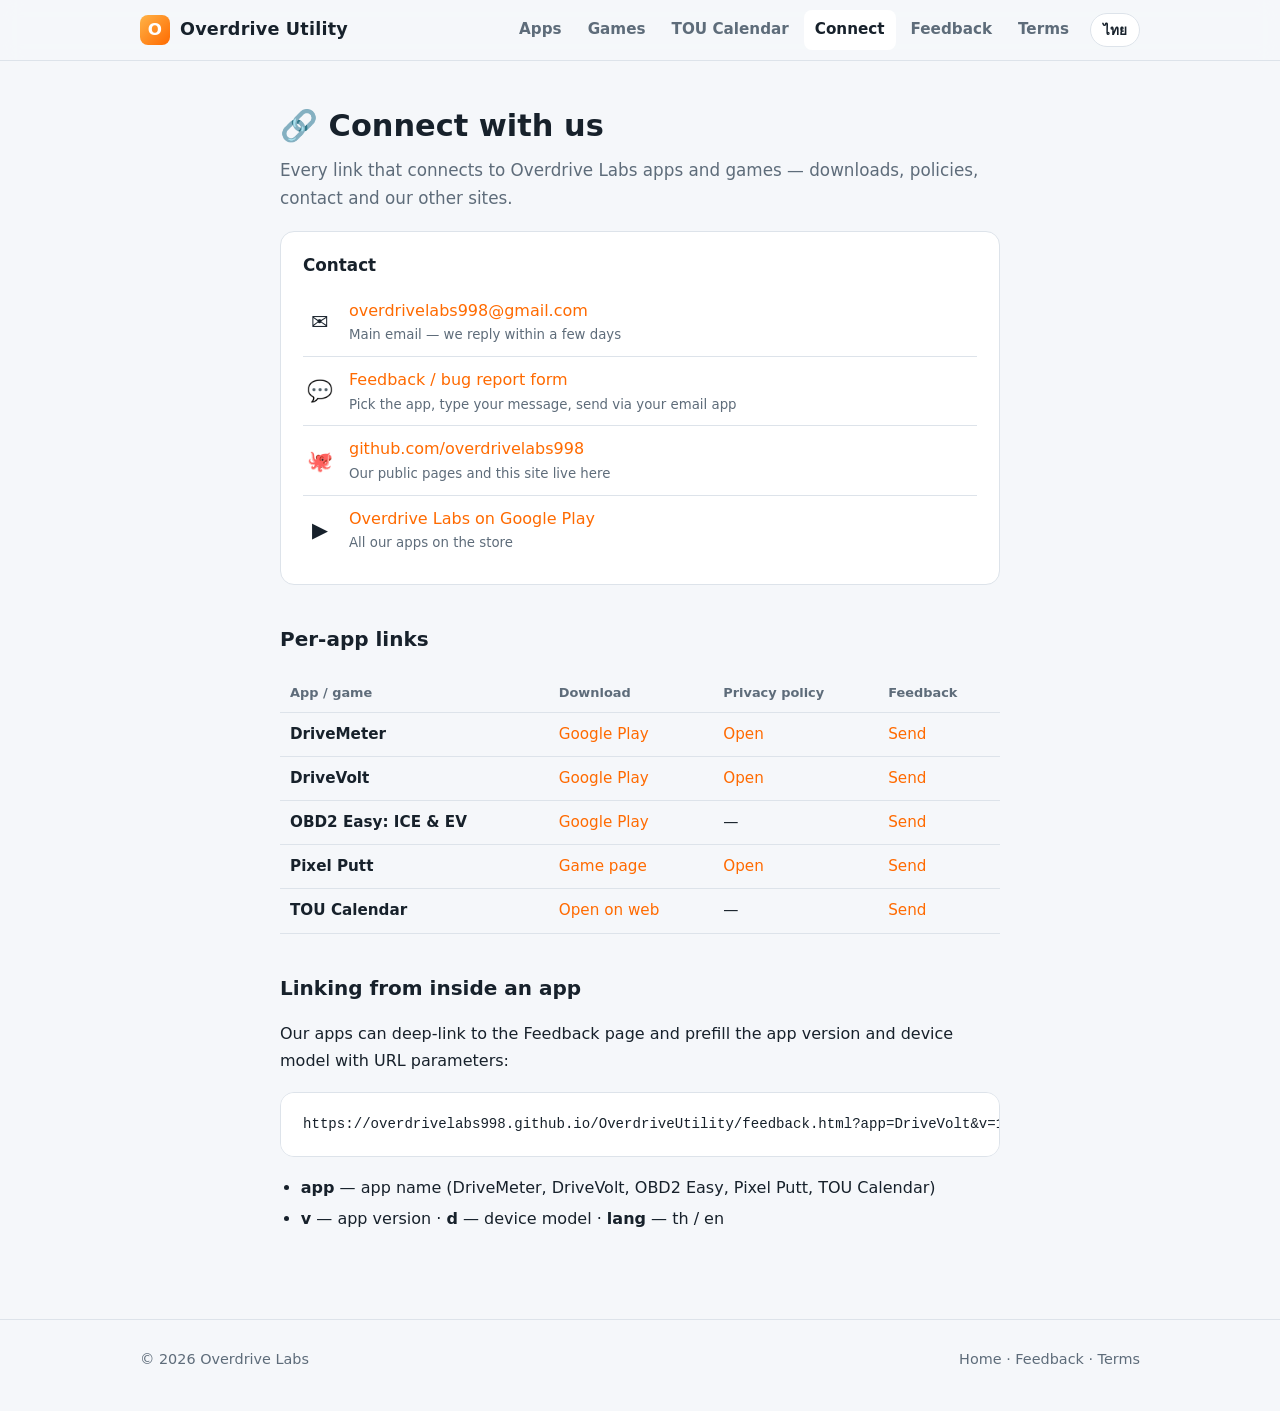
==== connect.html @ e05e2c67 "Build Overdrive Utility site: hub, TOU calendar with reminders, connect, feedback, terms - index.htm" ====
<!DOCTYPE html>
<html lang="th">
<head>
<meta charset="utf-8">
<meta name="viewport" content="width=device-width, initial-scale=1">
<title data-th="เชื่อมต่อ – Overdrive Utility" data-en="Connect – Overdrive Utility">เชื่อมต่อ – Overdrive Utility</title>
<meta name="description" content="ลิงก์ดาวน์โหลด นโยบายความเป็นส่วนตัว และช่องทางติดต่อของทุกแอปและเกมจาก Overdrive Labs">
<link rel="stylesheet" href="assets/style.css">
<link rel="icon" href="data:image/svg+xml,%3Csvg xmlns='http://www.w3.org/2000/svg' viewBox='0 0 64 64'%3E%3Crect width='64' height='64' rx='14' fill='%23ff6a00'/%3E%3Ctext x='32' y='44' font-size='34' font-family='sans-serif' font-weight='900' text-anchor='middle' fill='white'%3EO%3C/text%3E%3C/svg%3E">
</head>
<body>

<header>
  <div class="wrap nav">
    <a class="brand" href="index.html"><span class="logo">O</span> Overdrive Utility</a>
    <button class="menu-btn" id="menuBtn" aria-label="Menu">☰</button>
    <nav class="nav-links" id="navLinks">
      <a href="index.html#apps" data-th="แอป" data-en="Apps">แอป</a>
      <a href="index.html#games" data-th="เกม" data-en="Games">เกม</a>
      <a href="tou.html" data-th="ปฏิทิน TOU" data-en="TOU Calendar">ปฏิทิน TOU</a>
      <a href="connect.html" data-th="เชื่อมต่อ" data-en="Connect">เชื่อมต่อ</a>
      <a href="feedback.html" data-th="รายงาน / Feedback" data-en="Feedback">รายงาน / Feedback</a>
      <a href="terms.html" data-th="ข้อตกลงการใช้งาน" data-en="Terms">ข้อตกลงการใช้งาน</a>
      <button class="lang-toggle" id="langToggle">EN</button>
    </nav>
  </div>
</header>

<main class="page">
  <h1>🔗 <span data-th="เชื่อมต่อกับเรา" data-en="Connect with us">เชื่อมต่อกับเรา</span></h1>
  <p class="lead" data-th="ทุกช่องทางที่เชื่อมกับแอปและเกมของ Overdrive Labs — ดาวน์โหลด นโยบาย ติดต่อ และเว็บอื่น ๆ ของเรา"
     data-en="Every link that connects to Overdrive Labs apps and games — downloads, policies, contact and our other sites.">ทุกช่องทางที่เชื่อมกับแอปและเกมของ Overdrive Labs</p>

  <div class="box">
    <h3 data-th="ติดต่อเรา" data-en="Contact">ติดต่อเรา</h3>
    <ul class="contact-list">
      <li><span class="ic">✉️</span><div><a href="mailto:overdrivelabs998@gmail.com">overdrivelabs998@gmail.com</a><small data-th="อีเมลหลัก ตอบกลับภายในไม่กี่วัน" data-en="Main email — we reply within a few days">อีเมลหลัก ตอบกลับภายในไม่กี่วัน</small></div></li>
      <li><span class="ic">💬</span><div><a href="feedback.html" data-th="แบบฟอร์ม Feedback / แจ้งปัญหา" data-en="Feedback / bug report form">แบบฟอร์ม Feedback / แจ้งปัญหา</a><small data-th="เลือกแอป กรอกข้อความ แล้วส่งผ่านแอปอีเมลของคุณ" data-en="Pick the app, type your message, send via your email app">เลือกแอป กรอกข้อความ แล้วส่งผ่านแอปอีเมลของคุณ</small></div></li>
      <li><span class="ic">🐙</span><div><a href="https://github.com/overdrivelabs998" target="_blank" rel="noopener">github.com/overdrivelabs998</a><small data-th="เว็บและหน้าสาธารณะของเราอยู่ที่นี่" data-en="Our public pages and this site live here">เว็บและหน้าสาธารณะของเราอยู่ที่นี่</small></div></li>
      <li><span class="ic">▶️</span><div><a href="https://play.google.com/store/apps/dev?id=overdrivelabs" target="_blank" rel="noopener" data-th="Overdrive Labs บน Google Play" data-en="Overdrive Labs on Google Play">Overdrive Labs บน Google Play</a><small data-th="แอปทั้งหมดของเราในสโตร์" data-en="All our apps on the store">แอปทั้งหมดของเราในสโตร์</small></div></li>
    </ul>
  </div>

  <h2 data-th="ลิงก์ของแต่ละแอป" data-en="Per-app links">ลิงก์ของแต่ละแอป</h2>
  <div class="table-wrap">
  <table>
    <thead><tr>
      <th data-th="แอป / เกม" data-en="App / game">แอป / เกม</th>
      <th data-th="ดาวน์โหลด" data-en="Download">ดาวน์โหลด</th>
      <th data-th="นโยบายความเป็นส่วนตัว" data-en="Privacy policy">นโยบายความเป็นส่วนตัว</th>
      <th>Feedback</th>
    </tr></thead>
    <tbody>
      <tr><td><b>DriveMeter</b></td>
          <td><a href="https://play.google.com/store/apps/details?id=com.overdrivelabs.drivemeter" target="_blank" rel="noopener">Google Play</a></td>
          <td><a href="https://overdrivelabs998.github.io/drivevolt-privacy/drivemeter/privacy-policy.html" target="_blank" rel="noopener" data-th="เปิด" data-en="Open">เปิด</a></td>
          <td><a href="feedback.html?app=DriveMeter" data-th="ส่ง" data-en="Send">ส่ง</a></td></tr>
      <tr><td><b>DriveVolt</b></td>
          <td><a href="https://play.google.com/store/apps/details?id=com.overdrivelabs.drivevolt" target="_blank" rel="noopener">Google Play</a></td>
          <td><a href="https://overdrivelabs998.github.io/drivevolt-privacy/" target="_blank" rel="noopener" data-th="เปิด" data-en="Open">เปิด</a></td>
          <td><a href="feedback.html?app=DriveVolt" data-th="ส่ง" data-en="Send">ส่ง</a></td></tr>
      <tr><td><b>OBD2 Easy: ICE &amp; EV</b></td>
          <td><a href="https://play.google.com/store/apps/details?id=com.mgobd.mg_obd" target="_blank" rel="noopener">Google Play</a></td>
          <td>—</td>
          <td><a href="feedback.html?app=OBD2%20Easy" data-th="ส่ง" data-en="Send">ส่ง</a></td></tr>
      <tr><td><b>Pixel Putt</b></td>
          <td><a href="https://canalgrid.github.io/pixelputt-privacy/" target="_blank" rel="noopener" data-th="หน้าเกม" data-en="Game page">หน้าเกม</a></td>
          <td><a href="https://canalgrid.github.io/pixelputt-privacy/privacy/" target="_blank" rel="noopener" data-th="เปิด" data-en="Open">เปิด</a></td>
          <td><a href="feedback.html?app=Pixel%20Putt" data-th="ส่ง" data-en="Send">ส่ง</a></td></tr>
      <tr><td><b data-th="ปฏิทิน TOU" data-en="TOU Calendar">ปฏิทิน TOU</b></td>
          <td><a href="tou.html" data-th="เปิดบนเว็บ" data-en="Open on web">เปิดบนเว็บ</a></td>
          <td>—</td>
          <td><a href="feedback.html?app=TOU%20Calendar" data-th="ส่ง" data-en="Send">ส่ง</a></td></tr>
    </tbody>
  </table>
  </div>

  <h2 data-th="เปิดหน้านี้จากในแอป" data-en="Linking from inside an app">เปิดหน้านี้จากในแอป</h2>
  <p data-th="แอปของเราสามารถลิงก์มาหน้า Feedback พร้อมส่งข้อมูลเวอร์ชันและรุ่นอุปกรณ์มาให้อัตโนมัติ ผ่านพารามิเตอร์ใน URL:"
     data-en="Our apps can deep-link to the Feedback page and prefill the app version and device model with URL parameters:">แอปของเราสามารถลิงก์มาหน้า Feedback พร้อมส่งข้อมูลเวอร์ชันและรุ่นอุปกรณ์มาให้อัตโนมัติ</p>
  <div class="box" style="font-family: ui-monospace, Consolas, monospace; font-size: .88em; overflow-x: auto; white-space: nowrap;">
    https://overdrivelabs998.github.io/OverdriveUtility/feedback.html?app=DriveVolt&amp;v=1.8.1(2010)&amp;d=Pixel%207&amp;lang=th
  </div>
  <ul>
    <li><b>app</b> — <span data-th="ชื่อแอป (DriveMeter, DriveVolt, OBD2 Easy, Pixel Putt, TOU Calendar)" data-en="app name (DriveMeter, DriveVolt, OBD2 Easy, Pixel Putt, TOU Calendar)">ชื่อแอป</span></li>
    <li><b>v</b> — <span data-th="เวอร์ชันแอป" data-en="app version">เวอร์ชันแอป</span> · <b>d</b> — <span data-th="รุ่นอุปกรณ์" data-en="device model">รุ่นอุปกรณ์</span> · <b>lang</b> — th / en</li>
  </ul>
</main>

<footer>
  <div class="wrap">
    <span>© 2026 Overdrive Labs</span>
    <span><a href="index.html" data-th="หน้าแรก" data-en="Home">หน้าแรก</a> · <a href="feedback.html">Feedback</a> · <a href="terms.html" data-th="ข้อตกลงการใช้งาน" data-en="Terms">ข้อตกลงการใช้งาน</a></span>
  </div>
</footer>

<script src="assets/site.js"></script>
</body>
</html>
---- assets/style.css ----
/* Overdrive Utility — shared styles. System fonts only, no external requests. */
:root {
  --bg: #f5f7fa; --bg2: #ffffff; --fg: #17212b; --muted: #5e6c7a; --line: #dde3ea;
  --accent: #ff6a00; --accent2: #ffb347; --volt: #0F9D62; --blue: #2f7cf6; --purple: #8a4dff;
  --radius: 14px; --shadow: 0 6px 24px rgba(20,30,40,.08);
}
@media (prefers-color-scheme: dark) {
  :root { --bg: #0c1420; --bg2: #16202c; --fg: #e3eaf2; --muted: #8a99a8; --line: #2a3644; --shadow: 0 6px 24px rgba(0,0,0,.35); }
}
* { box-sizing: border-box; }
html { scroll-behavior: smooth; }
body {
  margin: 0; background: var(--bg); color: var(--fg); line-height: 1.65;
  font-family: system-ui, -apple-system, "Segoe UI", Roboto, "Noto Sans Thai", "Helvetica Neue", sans-serif;
}
a { color: var(--accent); text-decoration: none; }
a:hover { text-decoration: underline; }
.wrap { max-width: 1040px; margin: 0 auto; padding: 0 20px; }

/* Header / nav */
header { position: sticky; top: 0; z-index: 10; background: color-mix(in srgb, var(--bg) 88%, transparent); backdrop-filter: blur(10px); border-bottom: 1px solid var(--line); }
.nav { display: flex; align-items: center; gap: 18px; height: 60px; position: relative; }
.brand { display: flex; align-items: center; gap: 10px; font-weight: 800; font-size: 1.1em; color: var(--fg); letter-spacing: .2px; }
.brand:hover { text-decoration: none; }
.logo { width: 30px; height: 30px; border-radius: 8px; background: linear-gradient(135deg, var(--accent2), var(--accent)); display: grid; place-items: center; color: #fff; font-weight: 900; font-size: .95em; }
.nav-links { display: flex; gap: 4px; margin-left: auto; align-items: center; }
.nav-links a { color: var(--muted); padding: 7px 11px; border-radius: 8px; font-weight: 600; font-size: .95em; }
.nav-links a:hover, .nav-links a.active { color: var(--fg); background: var(--bg2); text-decoration: none; }
.lang-toggle { border: 1px solid var(--line); background: var(--bg2); color: var(--fg); border-radius: 999px; padding: 5px 12px; font: inherit; font-size: .85em; font-weight: 700; cursor: pointer; margin-left: 6px; }
.menu-btn { display: none; margin-left: auto; background: none; border: 1px solid var(--line); border-radius: 8px; color: var(--fg); font-size: 1.2em; padding: 3px 10px; cursor: pointer; }
@media (max-width: 720px) {
  .menu-btn { display: block; }
  .nav-links { display: none; position: absolute; left: -20px; right: -20px; top: 60px; flex-direction: column; align-items: stretch; background: var(--bg2); border-bottom: 1px solid var(--line); padding: 10px 16px 14px; gap: 2px; }
  .nav-links.open { display: flex; }
  .lang-toggle { margin: 8px 0 0; align-self: flex-start; }
}

/* Hero */
.hero { padding: 64px 0 40px; }
.hero h1 { font-size: clamp(1.9em, 4.5vw, 3em); margin: 0 0 .3em; line-height: 1.15; letter-spacing: -.5px; }
.hero h1 span { background: linear-gradient(90deg, var(--accent2), var(--accent)); -webkit-background-clip: text; background-clip: text; color: transparent; }
.hero p { font-size: 1.12em; color: var(--muted); max-width: 640px; margin: 0 0 1.4em; }
.cta { display: inline-flex; gap: 10px; flex-wrap: wrap; }
.btn { display: inline-block; padding: 11px 20px; border-radius: 10px; font-weight: 700; border: 1px solid var(--line); background: var(--bg2); color: var(--fg); }
.btn:hover { text-decoration: none; border-color: var(--accent); }
.btn.primary { background: linear-gradient(90deg, var(--accent2), var(--accent)); color: #fff; border: none; }

/* Sections & cards */
section { padding: 34px 0; }
h2.sec { font-size: 1.5em; margin: 0 0 .25em; display: flex; align-items: center; gap: 10px; }
.sec-sub { color: var(--muted); margin: 0 0 1.4em; }
.grid { display: grid; gap: 18px; grid-template-columns: repeat(auto-fill, minmax(280px, 1fr)); }
.card { background: var(--bg2); border: 1px solid var(--line); border-radius: var(--radius); padding: 22px; box-shadow: var(--shadow); display: flex; flex-direction: column; gap: 10px; position: relative; overflow: hidden; }
.card::before { content: ""; position: absolute; inset: 0 0 auto 0; height: 4px; background: var(--c, var(--accent)); }
.card .icon { width: 52px; height: 52px; border-radius: 13px; display: grid; place-items: center; font-size: 1.6em; background: color-mix(in srgb, var(--c, var(--accent)) 16%, transparent); }
.card h3 { margin: 4px 0 0; font-size: 1.15em; }
.card p { margin: 0; color: var(--muted); font-size: .95em; flex: 1; }
.tags { display: flex; gap: 6px; flex-wrap: wrap; }
.tag { font-size: .75em; font-weight: 700; padding: 3px 9px; border-radius: 999px; background: color-mix(in srgb, var(--c, var(--accent)) 14%, transparent); color: var(--c, var(--accent)); }
.tag.soon { background: var(--line); color: var(--muted); }
.links { display: flex; gap: 8px; flex-wrap: wrap; margin-top: 6px; }
.links a { font-size: .88em; font-weight: 700; padding: 7px 12px; border-radius: 8px; border: 1px solid var(--line); color: var(--fg); }
.links a:hover { border-color: var(--c, var(--accent)); text-decoration: none; }
.links a.store { background: var(--c, var(--accent)); color: #fff; border-color: transparent; }
.card.soon { opacity: .75; border-style: dashed; }

/* Content pages */
.page { max-width: 760px; margin: 0 auto; padding: 40px 20px 70px; }
.page h1 { font-size: 1.9em; margin: 0 0 .2em; }
.page .lead { color: var(--muted); margin-top: 0; font-size: 1.05em; }
.page h2 { font-size: 1.25em; margin-top: 1.9em; }
.page ul { padding-left: 1.3em; }
.page li { margin: .3em 0; }
.box { background: var(--bg2); border: 1px solid var(--line); border-radius: var(--radius); padding: 20px 22px; margin: 18px 0; }
.box h3 { margin: 0 0 .5em; font-size: 1.05em; }
.contact-list { list-style: none; padding: 0 !important; margin: 0; }
.contact-list li { display: flex; gap: 12px; align-items: center; padding: 10px 0; border-bottom: 1px solid var(--line); margin: 0; }
.contact-list li:last-child { border-bottom: none; }
.contact-list .ic { font-size: 1.3em; width: 34px; text-align: center; flex-shrink: 0; }
.contact-list small { display: block; color: var(--muted); }

/* Forms */
label { display: block; font-weight: 600; margin: 1.1em 0 .3em; }
input, select, textarea { width: 100%; padding: 11px 13px; font: inherit; border: 1px solid var(--line); border-radius: 9px; background: var(--bg2); color: var(--fg); }
textarea { min-height: 150px; resize: vertical; }
button.send { margin-top: 1.4em; width: 100%; padding: 13px; font: inherit; font-weight: 700; color: #fff; background: linear-gradient(90deg, var(--accent2), var(--accent)); border: none; border-radius: 10px; cursor: pointer; }
.hint { font-size: .85em; color: var(--muted); margin-top: 1.4em; }
table { width: 100%; border-collapse: collapse; font-size: .95em; }
th, td { text-align: left; padding: 9px 10px; border-bottom: 1px solid var(--line); vertical-align: top; }
th { color: var(--muted); font-weight: 600; font-size: .85em; }
.table-wrap { overflow-x: auto; }

footer { border-top: 1px solid var(--line); padding: 28px 0 40px; color: var(--muted); font-size: .9em; }
footer .wrap { display: flex; flex-wrap: wrap; gap: 10px 22px; justify-content: space-between; }
footer a { color: var(--muted); }
[data-lang-hidden] { display: none !important; }
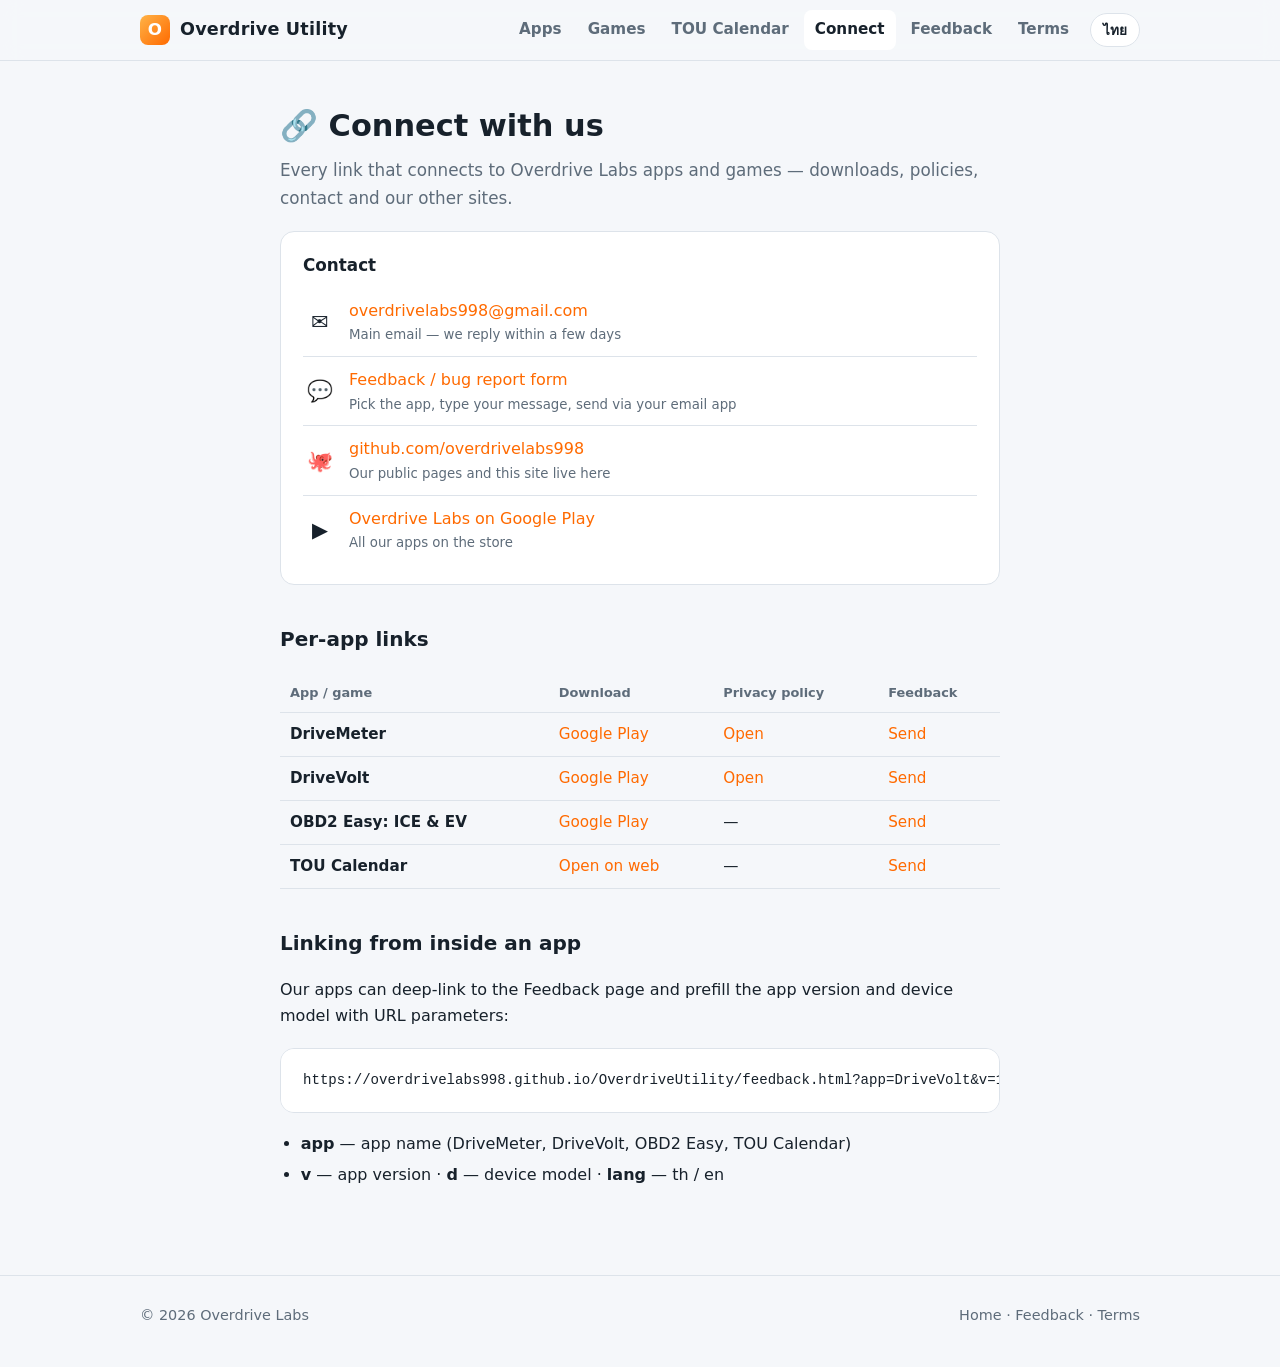
==== commit 2e6724f2: "Remove Pixel Putt from games, connect table and feedback options Co-Authored-By: Claude Fable 5.1 <n" ====
--- a/connect.html
+++ b/connect.html
@@ -63,10 +63,6 @@
           <td><a href="https://play.google.com/store/apps/details?id=com.mgobd.mg_obd" target="_blank" rel="noopener">Google Play</a></td>
           <td>—</td>
           <td><a href="feedback.html?app=OBD2%20Easy" data-th="ส่ง" data-en="Send">ส่ง</a></td></tr>
-      <tr><td><b>Pixel Putt</b></td>
-          <td><a href="https://canalgrid.github.io/pixelputt-privacy/" target="_blank" rel="noopener" data-th="หน้าเกม" data-en="Game page">หน้าเกม</a></td>
-          <td><a href="https://canalgrid.github.io/pixelputt-privacy/privacy/" target="_blank" rel="noopener" data-th="เปิด" data-en="Open">เปิด</a></td>
-          <td><a href="feedback.html?app=Pixel%20Putt" data-th="ส่ง" data-en="Send">ส่ง</a></td></tr>
       <tr><td><b data-th="ปฏิทิน TOU" data-en="TOU Calendar">ปฏิทิน TOU</b></td>
           <td><a href="tou.html" data-th="เปิดบนเว็บ" data-en="Open on web">เปิดบนเว็บ</a></td>
           <td>—</td>
@@ -82,7 +78,7 @@
     https://overdrivelabs998.github.io/OverdriveUtility/feedback.html?app=DriveVolt&amp;v=1.8.1(2010)&amp;d=Pixel%207&amp;lang=th
   </div>
   <ul>
-    <li><b>app</b> — <span data-th="ชื่อแอป (DriveMeter, DriveVolt, OBD2 Easy, Pixel Putt, TOU Calendar)" data-en="app name (DriveMeter, DriveVolt, OBD2 Easy, Pixel Putt, TOU Calendar)">ชื่อแอป</span></li>
+    <li><b>app</b> — <span data-th="ชื่อแอป (DriveMeter, DriveVolt, OBD2 Easy, TOU Calendar)" data-en="app name (DriveMeter, DriveVolt, OBD2 Easy, TOU Calendar)">ชื่อแอป</span></li>
     <li><b>v</b> — <span data-th="เวอร์ชันแอป" data-en="app version">เวอร์ชันแอป</span> · <b>d</b> — <span data-th="รุ่นอุปกรณ์" data-en="device model">รุ่นอุปกรณ์</span> · <b>lang</b> — th / en</li>
   </ul>
 </main>
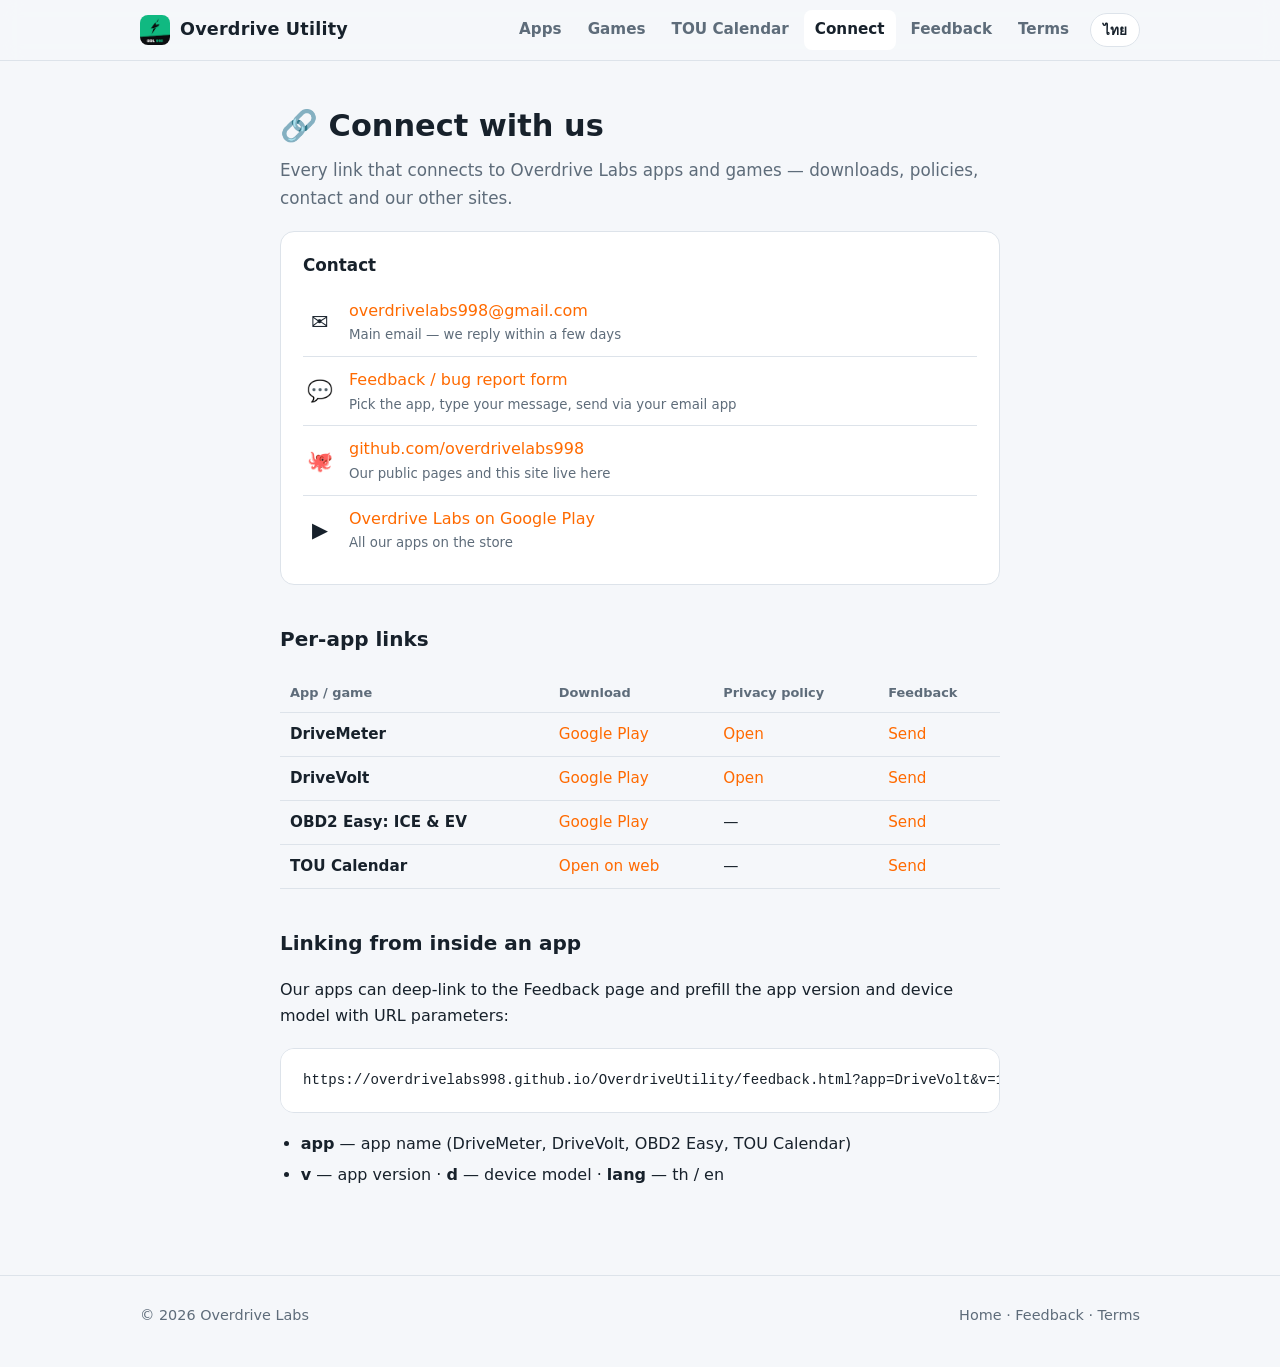
==== commit 54010ece: "Use Overdrive Labs Play developer logo for header, favicon and PWA icons Co-Authored-By: Claude Opus" ====
--- a/connect.html
+++ b/connect.html
@@ -6,13 +6,14 @@
 <title data-th="เชื่อมต่อ – Overdrive Utility" data-en="Connect – Overdrive Utility">เชื่อมต่อ – Overdrive Utility</title>
 <meta name="description" content="ลิงก์ดาวน์โหลด นโยบายความเป็นส่วนตัว และช่องทางติดต่อของทุกแอปและเกมจาก Overdrive Labs">
 <link rel="stylesheet" href="assets/style.css">
-<link rel="icon" href="data:image/svg+xml,%3Csvg xmlns='http://www.w3.org/2000/svg' viewBox='0 0 64 64'%3E%3Crect width='64' height='64' rx='14' fill='%23ff6a00'/%3E%3Ctext x='32' y='44' font-size='34' font-family='sans-serif' font-weight='900' text-anchor='middle' fill='white'%3EO%3C/text%3E%3C/svg%3E">
+<link rel="icon" type="image/png" href="assets/logo.png">
+<link rel="apple-touch-icon" href="assets/icon-192.png">
 </head>
 <body>
 
 <header>
   <div class="wrap nav">
-    <a class="brand" href="index.html"><span class="logo">O</span> Overdrive Utility</a>
+    <a class="brand" href="index.html"><img class="logo" src="assets/logo.png" alt="Overdrive Labs" width="30" height="30"> Overdrive Utility</a>
     <button class="menu-btn" id="menuBtn" aria-label="Menu">☰</button>
     <nav class="nav-links" id="navLinks">
       <a href="index.html#apps" data-th="แอป" data-en="Apps">แอป</a>
--- a/assets/style.css
+++ b/assets/style.css
@@ -22,7 +22,7 @@
 .nav { display: flex; align-items: center; gap: 18px; height: 60px; position: relative; }
 .brand { display: flex; align-items: center; gap: 10px; font-weight: 800; font-size: 1.1em; color: var(--fg); letter-spacing: .2px; }
 .brand:hover { text-decoration: none; }
-.logo { width: 30px; height: 30px; border-radius: 8px; background: linear-gradient(135deg, var(--accent2), var(--accent)); display: grid; place-items: center; color: #fff; font-weight: 900; font-size: .95em; }
+.logo { width: 30px; height: 30px; border-radius: 8px; display: block; object-fit: cover; }
 .nav-links { display: flex; gap: 4px; margin-left: auto; align-items: center; }
 .nav-links a { color: var(--muted); padding: 7px 11px; border-radius: 8px; font-weight: 600; font-size: .95em; }
 .nav-links a:hover, .nav-links a.active { color: var(--fg); background: var(--bg2); text-decoration: none; }
@@ -53,6 +53,7 @@
 .card { background: var(--bg2); border: 1px solid var(--line); border-radius: var(--radius); padding: 22px; box-shadow: var(--shadow); display: flex; flex-direction: column; gap: 10px; position: relative; overflow: hidden; }
 .card::before { content: ""; position: absolute; inset: 0 0 auto 0; height: 4px; background: var(--c, var(--accent)); }
 .card .icon { width: 52px; height: 52px; border-radius: 13px; display: grid; place-items: center; font-size: 1.6em; background: color-mix(in srgb, var(--c, var(--accent)) 16%, transparent); }
+.card .icon img { width: 100%; height: 100%; border-radius: inherit; object-fit: cover; display: block; }
 .card h3 { margin: 4px 0 0; font-size: 1.15em; }
 .card p { margin: 0; color: var(--muted); font-size: .95em; flex: 1; }
 .tags { display: flex; gap: 6px; flex-wrap: wrap; }
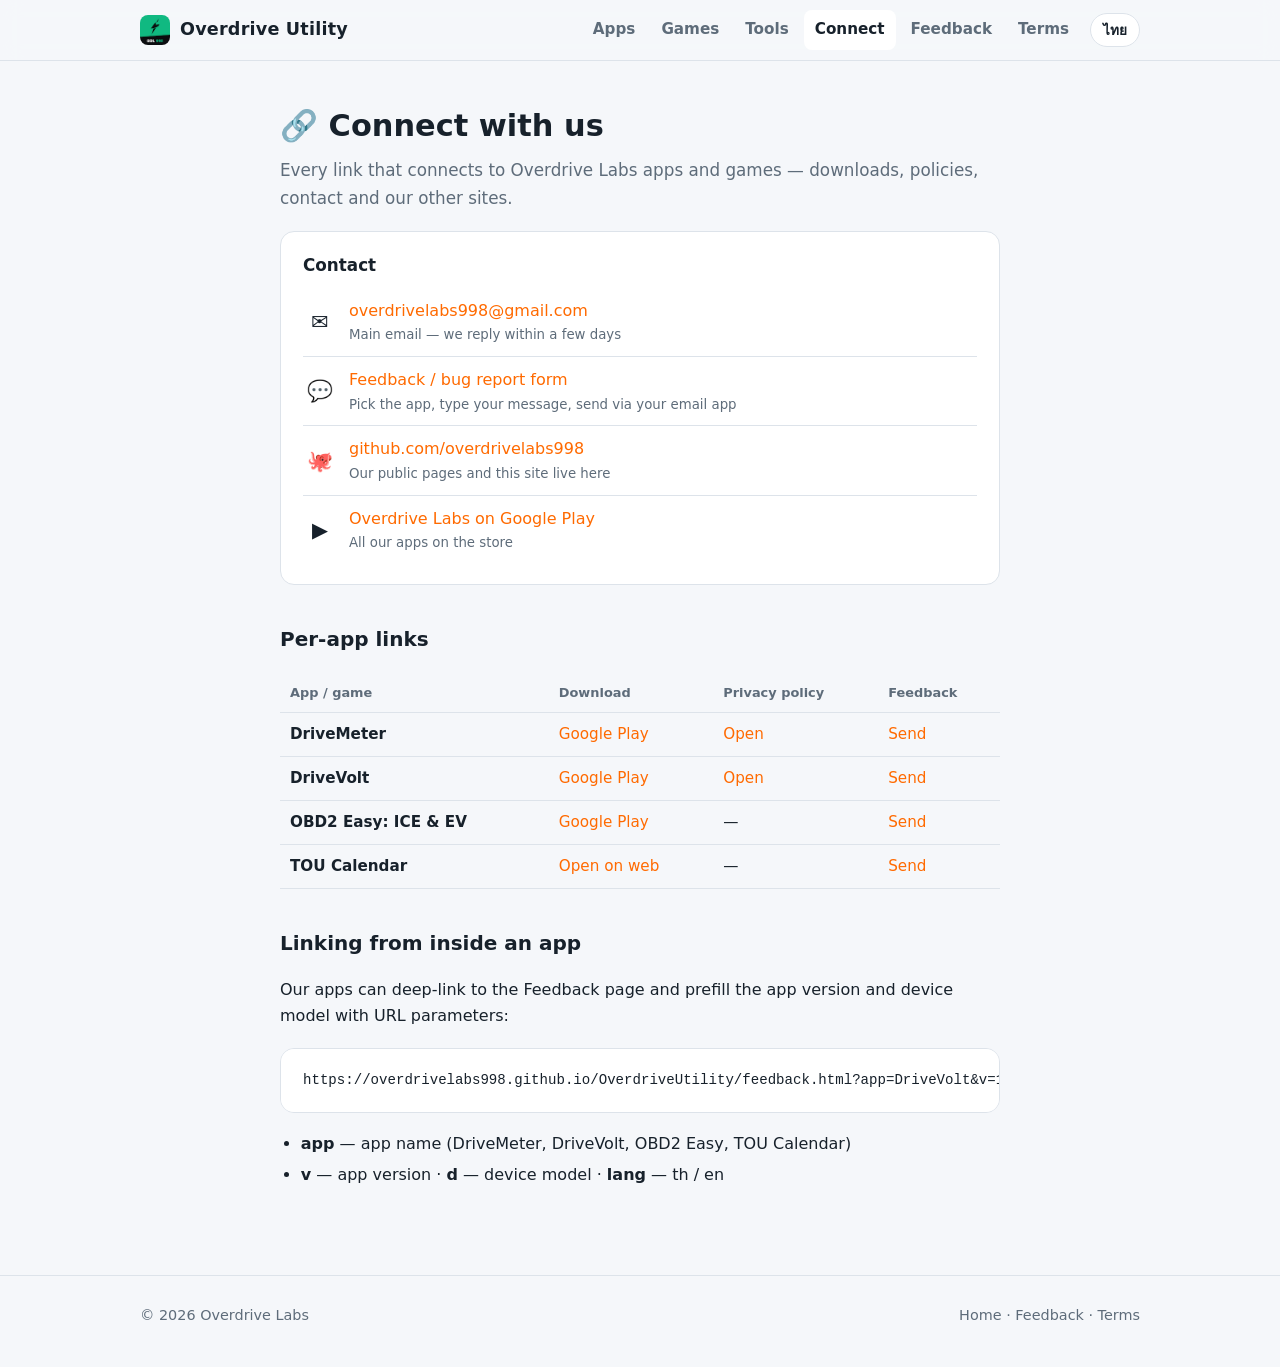
==== commit 65ea453c: "Add EV range and TOU cost calculators; simplify nav with Tools link Co-Authored-By: Claude Opus 5.5 " ====
--- a/connect.html
+++ b/connect.html
@@ -18,7 +18,7 @@
     <nav class="nav-links" id="navLinks">
       <a href="index.html#apps" data-th="แอป" data-en="Apps">แอป</a>
       <a href="index.html#games" data-th="เกม" data-en="Games">เกม</a>
-      <a href="tou.html" data-th="ปฏิทิน TOU" data-en="TOU Calendar">ปฏิทิน TOU</a>
+      <a href="index.html#tools" data-th="เครื่องมือ" data-en="Tools">เครื่องมือ</a>
       <a href="connect.html" data-th="เชื่อมต่อ" data-en="Connect">เชื่อมต่อ</a>
       <a href="feedback.html" data-th="รายงาน / Feedback" data-en="Feedback">รายงาน / Feedback</a>
       <a href="terms.html" data-th="ข้อตกลงการใช้งาน" data-en="Terms">ข้อตกลงการใช้งาน</a>
--- a/assets/style.css
+++ b/assets/style.css
@@ -24,7 +24,7 @@
 .brand:hover { text-decoration: none; }
 .logo { width: 30px; height: 30px; border-radius: 8px; display: block; object-fit: cover; }
 .nav-links { display: flex; gap: 4px; margin-left: auto; align-items: center; }
-.nav-links a { color: var(--muted); padding: 7px 11px; border-radius: 8px; font-weight: 600; font-size: .95em; }
+.nav-links a { white-space: nowrap; color: var(--muted); padding: 7px 11px; border-radius: 8px; font-weight: 600; font-size: .95em; }
 .nav-links a:hover, .nav-links a.active { color: var(--fg); background: var(--bg2); text-decoration: none; }
 .lang-toggle { border: 1px solid var(--line); background: var(--bg2); color: var(--fg); border-radius: 999px; padding: 5px 12px; font: inherit; font-size: .85em; font-weight: 700; cursor: pointer; margin-left: 6px; }
 .menu-btn { display: none; margin-left: auto; background: none; border: 1px solid var(--line); border-radius: 8px; color: var(--fg); font-size: 1.2em; padding: 3px 10px; cursor: pointer; }
@@ -94,4 +94,22 @@
 footer { border-top: 1px solid var(--line); padding: 28px 0 40px; color: var(--muted); font-size: .9em; }
 footer .wrap { display: flex; flex-wrap: wrap; gap: 10px 22px; justify-content: space-between; }
 footer a { color: var(--muted); }
+/* Calculators */
+.row2 { display: grid; grid-template-columns: 1fr 1fr; gap: 0 14px; }
+@media (max-width: 520px) { .row2 { grid-template-columns: 1fr; } }
+.stats { display: grid; grid-template-columns: repeat(auto-fit, minmax(150px, 1fr)); gap: 12px; margin: 18px 0; }
+.stat { background: var(--bg2); border: 1px solid var(--line); border-top: 4px solid var(--c, var(--accent)); border-radius: var(--radius); padding: 14px 16px; display: flex; flex-direction: column; }
+.stat small { color: var(--muted); font-weight: 600; }
+.stat b { font-size: 1.7em; line-height: 1.2; color: var(--c, var(--fg)); font-variant-numeric: tabular-nums; }
+.stat span { color: var(--muted); font-size: .85em; }
+.stat.big { grid-column: 1 / -1; }
+.stat.big b { font-size: 2.6em; }
+.bar { height: 12px; border-radius: 999px; background: var(--line); overflow: hidden; margin: 14px 0 4px; }
+.bar i { display: block; height: 100%; width: 0; background: var(--volt); transition: width .3s, background .3s; }
+.result-msg { margin: .8em 0 0; }
+.chips { display: flex; gap: 8px; flex-wrap: wrap; margin-top: 10px; }
+.chips button { font: inherit; font-size: .85em; padding: 6px 12px; border-radius: 999px; border: 1px solid var(--line); background: var(--bg); color: var(--fg); cursor: pointer; }
+.chips button:hover { border-color: var(--accent); }
+.note { font-size: .88em; color: var(--muted); }
+details.box summary { cursor: pointer; font-weight: 700; }
 [data-lang-hidden] { display: none !important; }
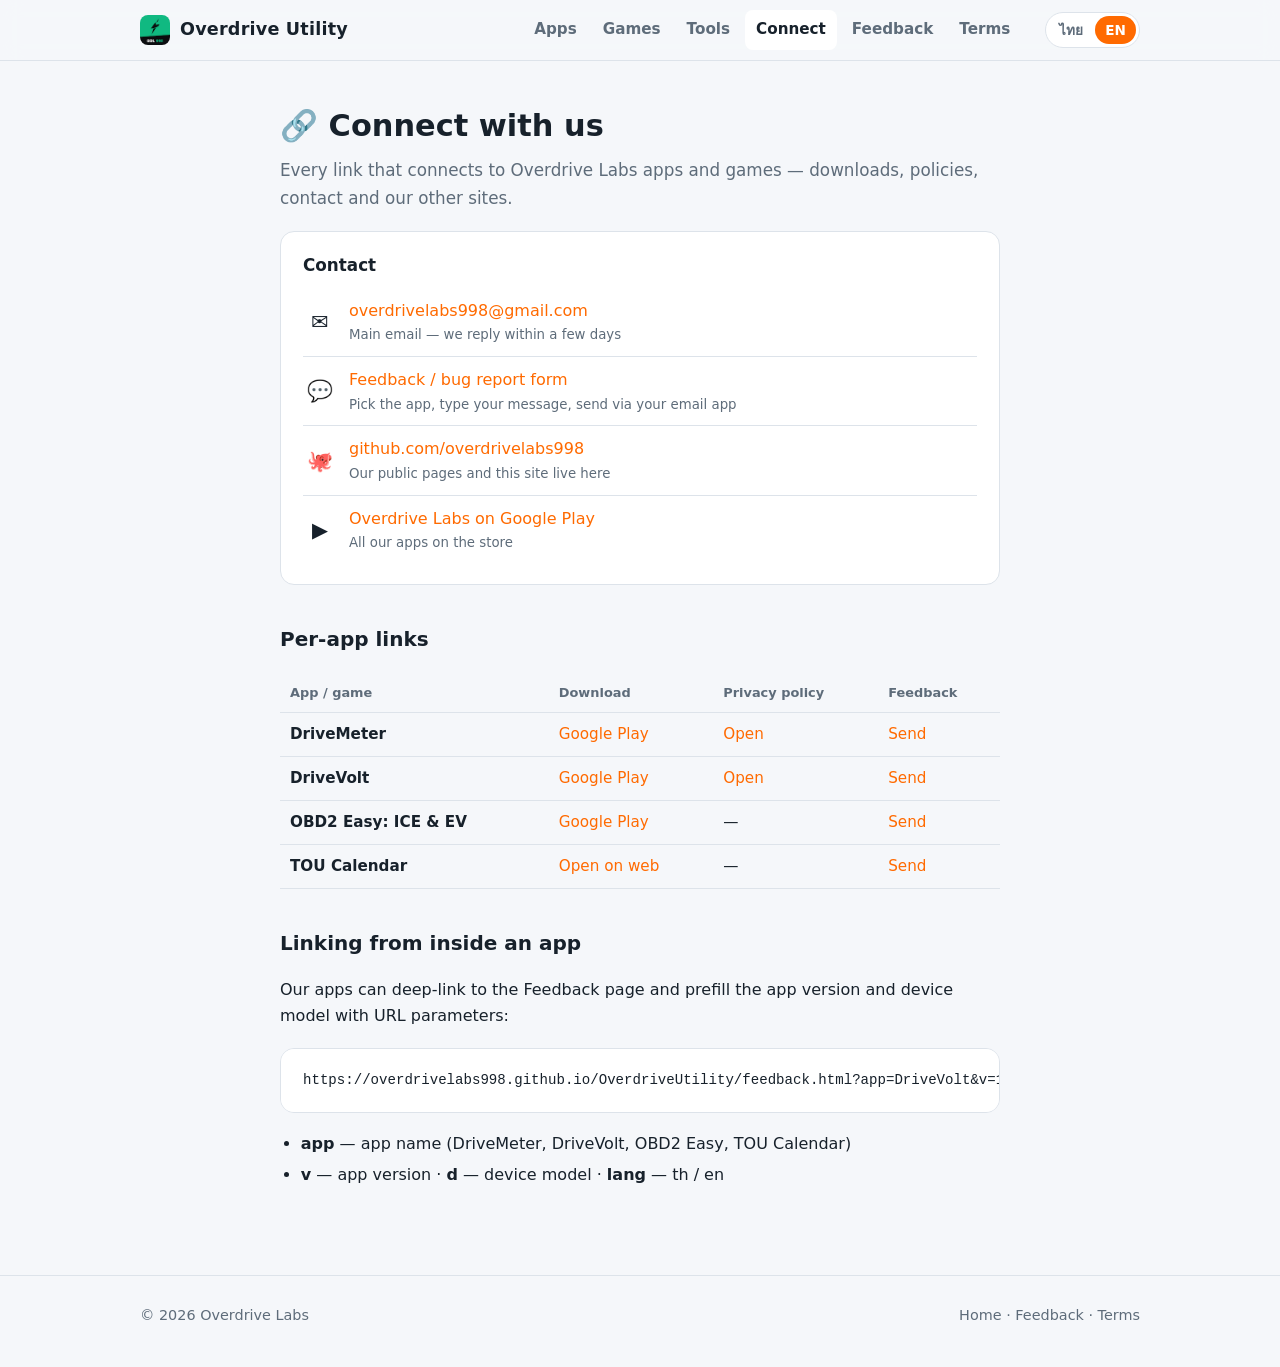
==== commit 807a3c7b: "TOU calc: draggable 24h usage chart with peak/off-peak split, EV charging window, prominent bill car" ====
--- a/connect.html
+++ b/connect.html
@@ -5,7 +5,7 @@
 <meta name="viewport" content="width=device-width, initial-scale=1">
 <title data-th="เชื่อมต่อ – Overdrive Utility" data-en="Connect – Overdrive Utility">เชื่อมต่อ – Overdrive Utility</title>
 <meta name="description" content="ลิงก์ดาวน์โหลด นโยบายความเป็นส่วนตัว และช่องทางติดต่อของทุกแอปและเกมจาก Overdrive Labs">
-<link rel="stylesheet" href="assets/style.css">
+<link rel="stylesheet" href="assets/style.css?v=7">
 <link rel="icon" type="image/png" href="assets/logo.png">
 <link rel="apple-touch-icon" href="assets/icon-192.png">
 </head>
@@ -91,6 +91,6 @@
   </div>
 </footer>
 
-<script src="assets/site.js"></script>
+<script src="assets/site.js?v=7"></script>
 </body>
 </html>
--- a/assets/style.css
+++ b/assets/style.css
@@ -28,11 +28,12 @@
 .nav-links a:hover, .nav-links a.active { color: var(--fg); background: var(--bg2); text-decoration: none; }
 .lang-toggle { border: 1px solid var(--line); background: var(--bg2); color: var(--fg); border-radius: 999px; padding: 5px 12px; font: inherit; font-size: .85em; font-weight: 700; cursor: pointer; margin-left: 6px; }
 .menu-btn { display: none; margin-left: auto; background: none; border: 1px solid var(--line); border-radius: 8px; color: var(--fg); font-size: 1.2em; padding: 3px 10px; cursor: pointer; }
-@media (max-width: 720px) {
+@media (max-width: 960px) {
   .menu-btn { display: block; }
   .nav-links { display: none; position: absolute; left: -20px; right: -20px; top: 60px; flex-direction: column; align-items: stretch; background: var(--bg2); border-bottom: 1px solid var(--line); padding: 10px 16px 14px; gap: 2px; }
   .nav-links.open { display: flex; }
-  .lang-toggle { margin: 8px 0 0; align-self: flex-start; }
+  .lang-toggle { margin-left: auto; order: 2; }
+  .menu-btn { margin-left: 8px !important; order: 3; flex-shrink: 0; }
 }
 
 /* Hero */
@@ -112,4 +113,57 @@
 .chips button:hover { border-color: var(--accent); }
 .note { font-size: .88em; color: var(--muted); }
 details.box summary { cursor: pointer; font-weight: 700; }
+/* Dual range slider + price card */
+.range-head { display: flex; align-items: center; gap: 10px; margin: 4px 0 6px; }
+.range-head .pill { font-weight: 800; font-size: 1.25em; padding: 4px 14px; border-radius: 999px; background: color-mix(in srgb, var(--accent) 14%, transparent); color: var(--accent); font-variant-numeric: tabular-nums; }
+.range-head .pill.end { background: color-mix(in srgb, var(--volt) 16%, transparent); color: var(--volt); }
+.range-head .arrow { color: var(--muted); font-weight: 700; }
+.dual { position: relative; height: 34px; }
+.dual .track { position: absolute; left: 0; right: 0; top: 13px; height: 8px; border-radius: 999px; background: var(--line); }
+.dual .track i { position: absolute; top: 0; bottom: 0; border-radius: 999px; background: linear-gradient(90deg, var(--accent), var(--volt)); }
+.dual input[type=range] { position: absolute; inset: 0; width: 100%; margin: 0; padding: 0; border: 0; background: none; pointer-events: none; -webkit-appearance: none; appearance: none; height: 34px; }
+.dual input[type=range]::-webkit-slider-runnable-track { background: none; height: 34px; }
+.dual input[type=range]::-moz-range-track { background: none; }
+.dual input[type=range]::-webkit-slider-thumb { -webkit-appearance: none; pointer-events: auto; width: 26px; height: 26px; margin-top: 4px; border-radius: 50%; background: #fff; border: 3px solid var(--accent); box-shadow: 0 2px 6px rgba(0,0,0,.25); cursor: grab; }
+.dual input#to::-webkit-slider-thumb { border-color: var(--volt); }
+.dual input[type=range]::-moz-range-thumb { pointer-events: auto; width: 22px; height: 22px; border-radius: 50%; background: #fff; border: 3px solid var(--accent); cursor: grab; }
+.dual input#to::-moz-range-thumb { border-color: var(--volt); }
+.ticks { display: flex; justify-content: space-between; font-size: .75em; color: var(--muted); margin-top: 2px; }
+.price-card { margin-top: 18px; border-radius: var(--radius); padding: 18px 18px 14px; background: linear-gradient(135deg, color-mix(in srgb, var(--volt) 14%, var(--bg2)), var(--bg2)); border: 2px solid var(--volt); }
+.price-card small { color: var(--muted); font-weight: 700; }
+.price-big { line-height: 1.1; margin: 2px 0 12px; }
+.price-big b { font-size: 3.2em; color: var(--volt); font-variant-numeric: tabular-nums; }
+.price-big span { font-size: 1.3em; font-weight: 700; color: var(--volt); }
+.price-grid { display: grid; grid-template-columns: repeat(4, 1fr); gap: 8px; }
+@media (max-width: 520px) { .price-grid { grid-template-columns: repeat(2, 1fr); } }
+.price-grid div { background: var(--bg2); border: 1px solid var(--line); border-radius: 10px; padding: 8px 10px; }
+.price-grid b { display: block; font-size: 1.2em; font-variant-numeric: tabular-nums; }
+.price-grid span { font-size: .78em; color: var(--muted); }
+.compare { margin-top: 12px; border-top: 1px dashed var(--line); padding-top: 8px; }
+.compare div { display: flex; justify-content: space-between; font-size: .92em; padding: 3px 0; }
+.compare span { color: var(--muted); }
+/* Language switch */
+.lang-toggle { display: inline-flex; padding: 3px !important; gap: 2px; }
+.lang-toggle span { padding: 3px 10px; border-radius: 999px; color: var(--muted); }
+.lang-toggle span.on { background: var(--accent); color: #fff; }
+@media (max-width: 480px) { .nav { gap: 8px; } .brand { font-size: .98em; gap: 7px; white-space: nowrap; } .lang-toggle span { padding: 3px 8px; } }
+/* TOU hourly chart */
+.chart-wrap { margin-top: 14px; padding-bottom: 22px; position: relative; }
+.chart { height: 190px; display: flex; align-items: flex-end; gap: 3px; border-bottom: 1px solid var(--line); touch-action: none; cursor: ns-resize; user-select: none;
+  background: linear-gradient(90deg, transparent 37.5%, color-mix(in srgb, #ff8a3d 9%, transparent) 37.5% 91.67%, transparent 91.67%); border-radius: 8px 8px 0 0; }
+.chart .col { flex: 1; height: 100%; display: flex; flex-direction: column; justify-content: flex-end; }
+.chart .col i { display: block; background: #16a36a; border-radius: 4px 4px 0 0; min-height: 2px; transition: height .12s; }
+.chart .col.peak i { background: #ff8a3d; }
+.chart .col .ev { display: block; background: #2f7cf6; border-radius: 4px 4px 0 0; transition: height .12s; }
+.chart .col .ev + i { border-radius: 0; }
+.chart-x { position: relative; height: 18px; font-size: .72em; color: var(--muted); }
+.chart-x span { position: absolute; top: 4px; transform: translateX(-50%); }
+.legend { display: flex; gap: 14px; flex-wrap: wrap; font-size: .85em; color: var(--muted); }
+.legend > span { display: inline-flex; align-items: center; gap: 6px; }
+.legend i { width: 12px; height: 12px; border-radius: 3px; display: inline-block; }
+.split { margin-top: 14px; }
+.split-bar { height: 16px; border-radius: 999px; background: #ff8a3d; overflow: hidden; display: flex; }
+.split-bar i { display: block; height: 100%; background: #16a36a; transition: width .2s; }
+.split-lbl { display: flex; justify-content: space-between; flex-wrap: wrap; gap: 6px; font-size: .9em; margin-top: 6px; }
+input[type=range].single { padding: 0; border: 0; accent-color: var(--volt); height: 28px; }
 [data-lang-hidden] { display: none !important; }
